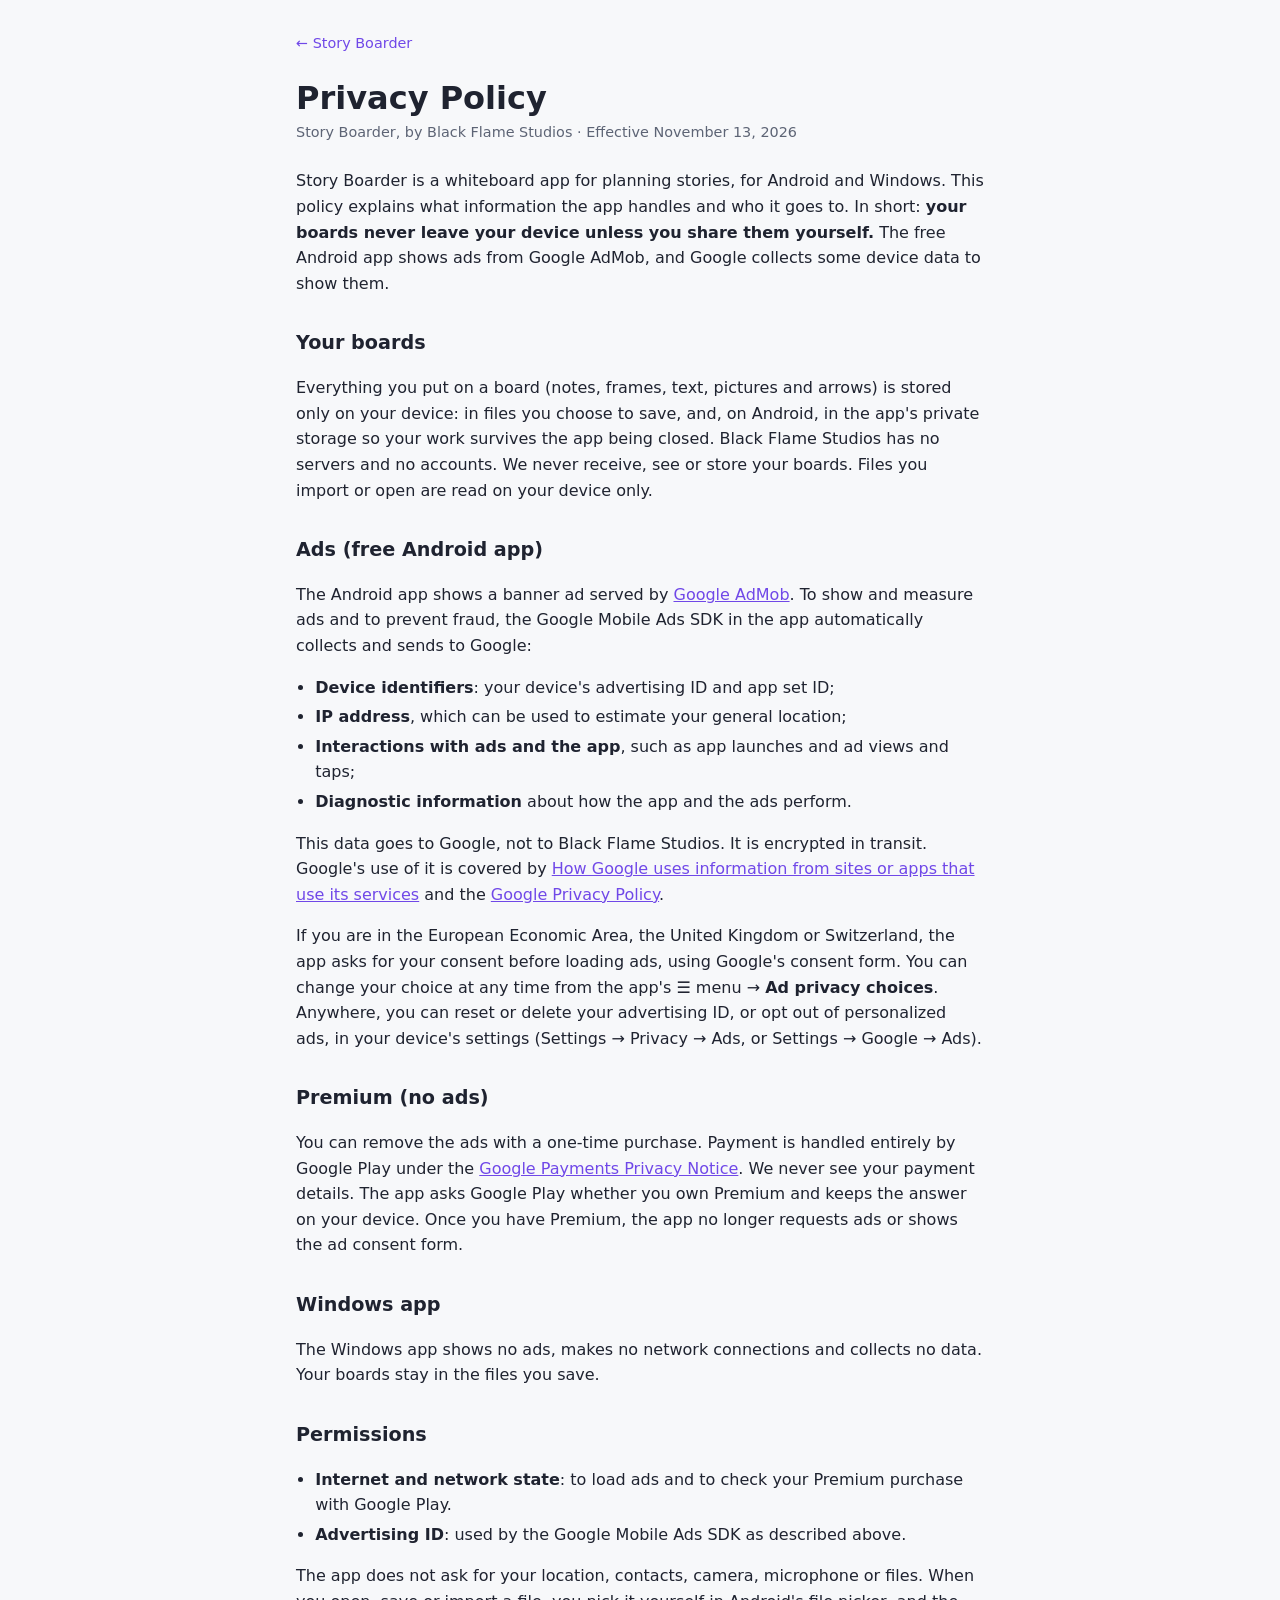
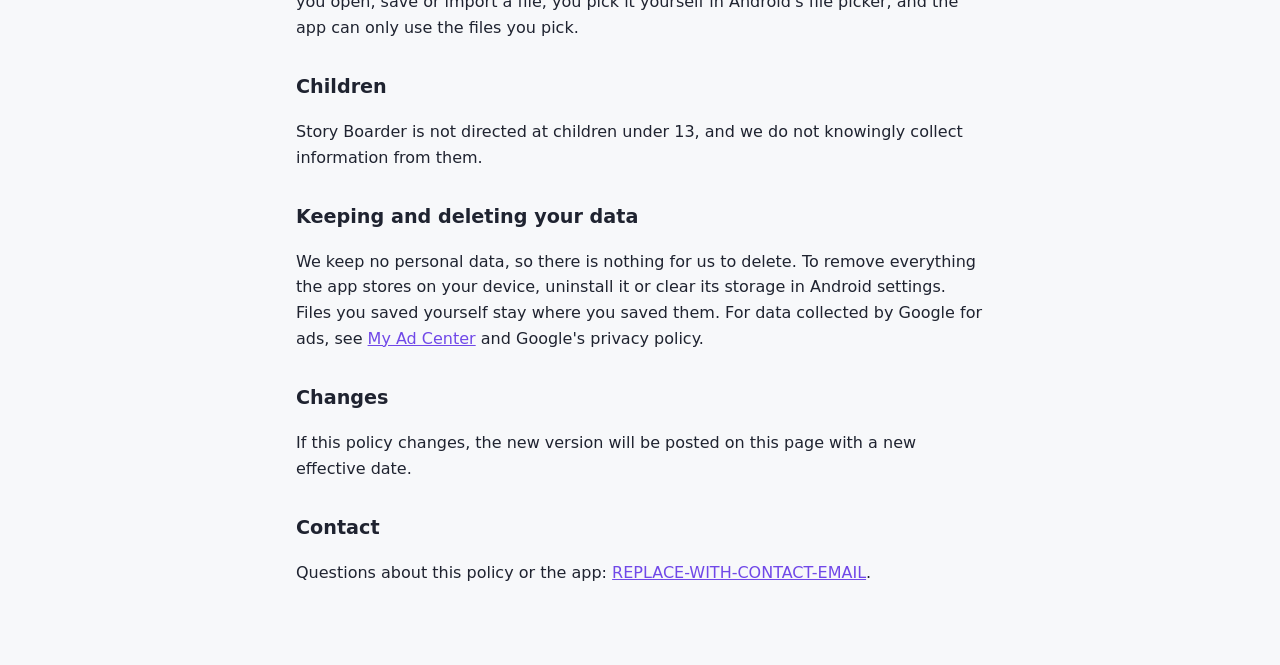
==== docs/privacy-policy.html @ 83e952c0 "Mobile App Update" ====
<!doctype html>
<html lang="en">
<head>
<meta charset="utf-8">
<meta name="viewport" content="width=device-width, initial-scale=1">
<title>Privacy Policy – Story Boarder</title>
<link rel="stylesheet" href="style.css">
</head>
<body>
<main>
<p class="back"><a href="./">← Story Boarder</a></p>
<h1>Privacy Policy</h1>
<p class="meta">Story Boarder, by Black Flame Studios · Effective November 13, 2026</p>

<p>Story Boarder is a whiteboard app for planning stories, for Android and Windows. This policy explains what
information the app handles and who it goes to. In short: <strong>your boards never leave your device unless you
share them yourself.</strong> The free Android app shows ads from Google AdMob, and Google collects some device
data to show them.</p>

<h2>Your boards</h2>
<p>Everything you put on a board (notes, frames, text, pictures and arrows) is stored only on your device: in files
you choose to save, and, on Android, in the app's private storage so your work survives the app being closed. Black
Flame Studios has no servers and no accounts. We never receive, see or store your boards. Files you import or open
are read on your device only.</p>

<h2>Ads (free Android app)</h2>
<p>The Android app shows a banner ad served by <a href="https://admob.google.com/">Google AdMob</a>. To show and
measure ads and to prevent fraud, the Google Mobile Ads SDK in the app automatically collects and sends to Google:</p>
<ul>
<li><strong>Device identifiers</strong>: your device's advertising ID and app set ID;</li>
<li><strong>IP address</strong>, which can be used to estimate your general location;</li>
<li><strong>Interactions with ads and the app</strong>, such as app launches and ad views and taps;</li>
<li><strong>Diagnostic information</strong> about how the app and the ads perform.</li>
</ul>
<p>This data goes to Google, not to Black Flame Studios. It is encrypted in transit. Google's use of it is covered by
<a href="https://policies.google.com/technologies/partner-sites">How Google uses information from sites or apps that
use its services</a> and the <a href="https://policies.google.com/privacy">Google Privacy Policy</a>.</p>
<p>If you are in the European Economic Area, the United Kingdom or Switzerland, the app asks for your consent before
loading ads, using Google's consent form. You can change your choice at any time from the app's ☰ menu → <strong>Ad
privacy choices</strong>. Anywhere, you can reset or delete your advertising ID, or opt out of personalized ads, in
your device's settings (Settings → Privacy → Ads, or Settings → Google → Ads).</p>

<h2>Premium (no ads)</h2>
<p>You can remove the ads with a one-time purchase. Payment is handled entirely by Google Play under the
<a href="https://payments.google.com/payments/apis-secure/u/0/get_legal_document?ldo=0&amp;ldt=privacynotice">Google
Payments Privacy Notice</a>. We never see your payment details. The app asks Google Play whether you own Premium and
keeps the answer on your device. Once you have Premium, the app no longer requests ads or shows the ad consent
form.</p>

<h2>Windows app</h2>
<p>The Windows app shows no ads, makes no network connections and collects no data. Your boards stay in the files
you save.</p>

<h2>Permissions</h2>
<ul>
<li><strong>Internet and network state</strong>: to load ads and to check your Premium purchase with Google Play.</li>
<li><strong>Advertising ID</strong>: used by the Google Mobile Ads SDK as described above.</li>
</ul>
<p>The app does not ask for your location, contacts, camera, microphone or files. When you open, save or import a
file, you pick it yourself in Android's file picker, and the app can only use the files you pick.</p>

<h2>Children</h2>
<p>Story Boarder is not directed at children under 13, and we do not knowingly collect information from them.</p>

<h2>Keeping and deleting your data</h2>
<p>We keep no personal data, so there is nothing for us to delete. To remove everything the app stores on your
device, uninstall it or clear its storage in Android settings. Files you saved yourself stay where you saved them.
For data collected by Google for ads, see <a href="https://myadcenter.google.com/">My Ad Center</a> and Google's
privacy policy.</p>

<h2>Changes</h2>
<p>If this policy changes, the new version will be posted on this page with a new effective date.</p>

<h2>Contact</h2>
<p>Questions about this policy or the app: <a href="mailto:REPLACE-WITH-CONTACT-EMAIL">REPLACE-WITH-CONTACT-EMAIL</a>.</p>
</main>
</body>
</html>
---- docs/style.css ----
:root {
  --bg: #f7f8fa;
  --card: #ffffff;
  --text: #1f2330;
  --muted: #5d6475;
  --accent: #7048e8;
  --line: #e3e5eb;
  color-scheme: light dark;
}
@media (prefers-color-scheme: dark) {
  :root {
    --bg: #15161b;
    --card: #1e2027;
    --text: #e8e9ee;
    --muted: #a3a8b6;
    --accent: #a58cff;
    --line: #2e313b;
  }
}
* { box-sizing: border-box; }
body {
  margin: 0;
  background: var(--bg);
  color: var(--text);
  font: 16px/1.6 system-ui, -apple-system, "Segoe UI", Roboto, sans-serif;
}
main {
  max-width: 720px;
  margin: 0 auto;
  padding: 32px 16px 64px;
}
h1 { font-size: 2rem; line-height: 1.2; margin: 0 0 4px; }
h2 { font-size: 1.2rem; margin: 32px 0 8px; }
a { color: var(--accent); }
.meta, .back { color: var(--muted); font-size: 0.9rem; margin: 0 0 24px; }
.back a { text-decoration: none; }
.hero { display: flex; gap: 16px; align-items: center; margin-bottom: 16px; }
.hero img { width: 72px; height: 72px; border-radius: 18px; }
.card {
  background: var(--card);
  border: 1px solid var(--line);
  border-radius: 12px;
  padding: 16px 20px;
  margin: 16px 0;
}
ul { padding-left: 1.2em; }
li { margin: 4px 0; }
footer { color: var(--muted); font-size: 0.9rem; margin-top: 48px; }
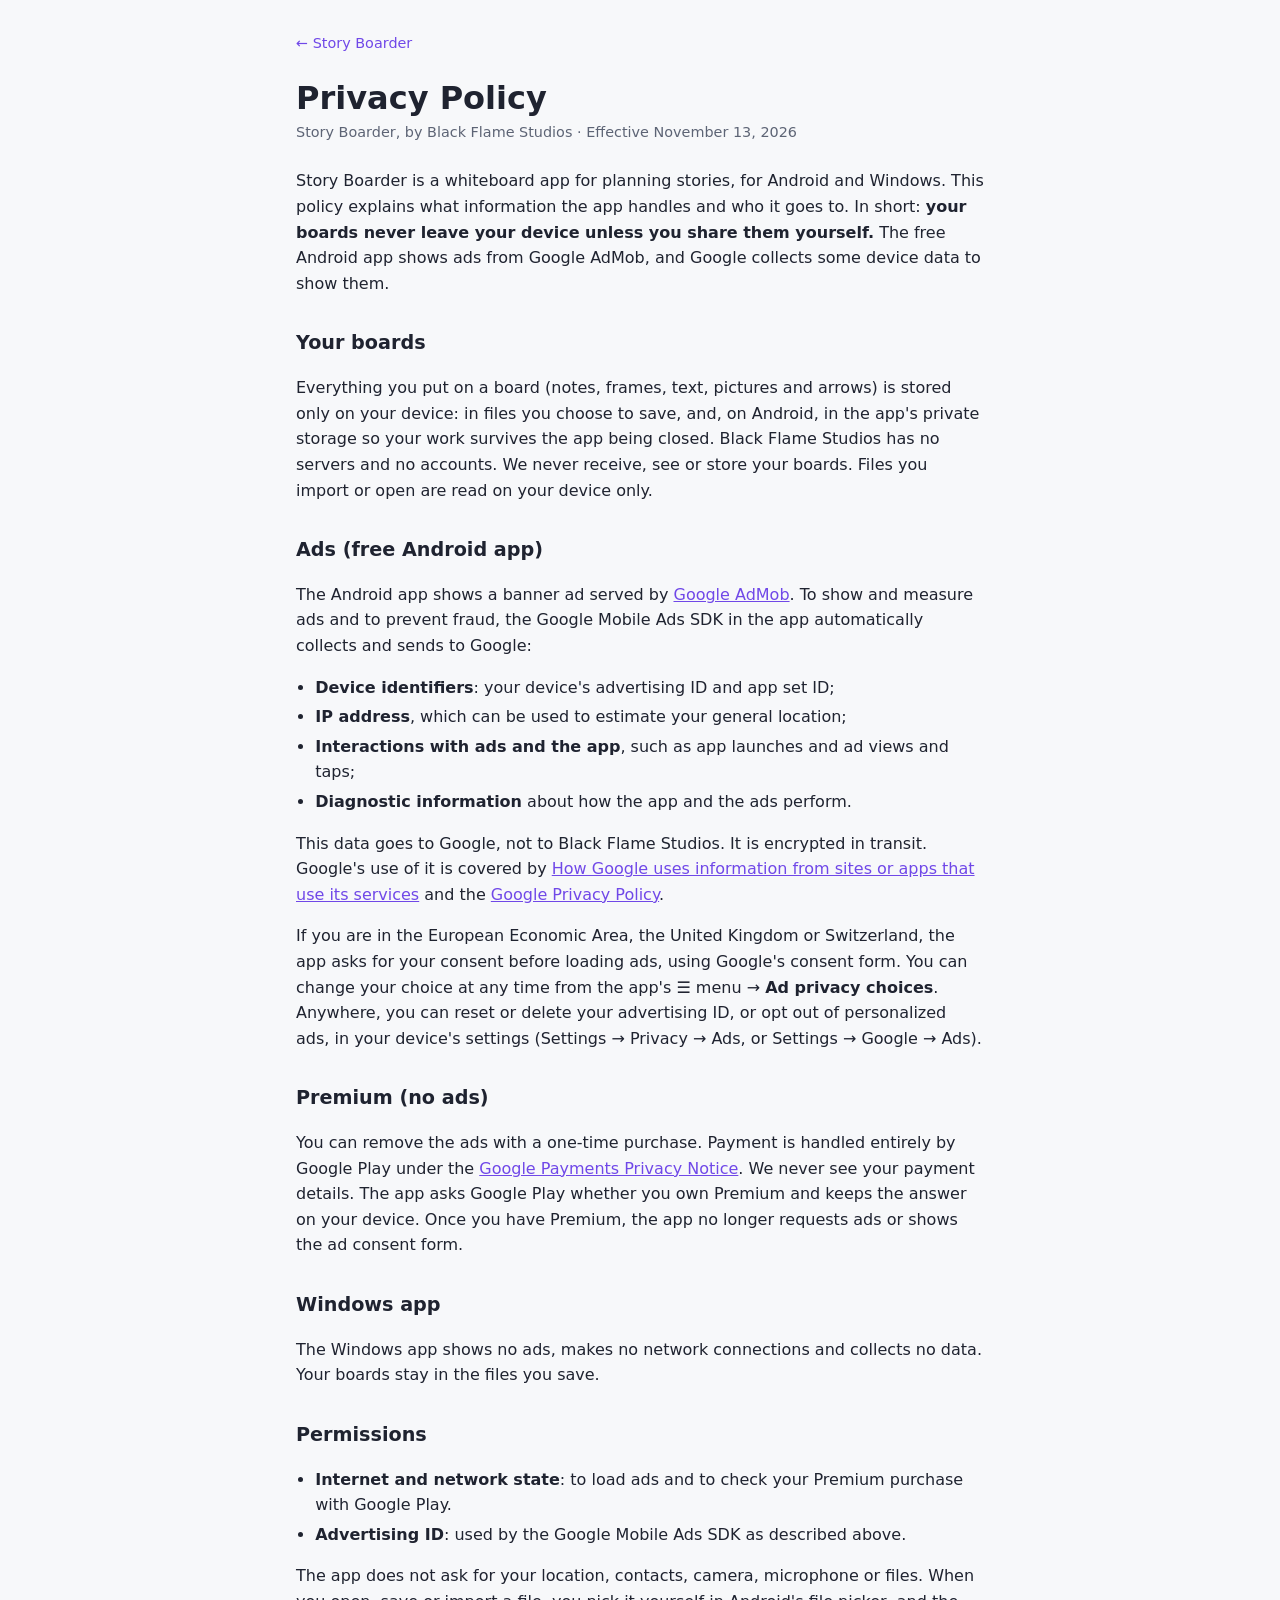
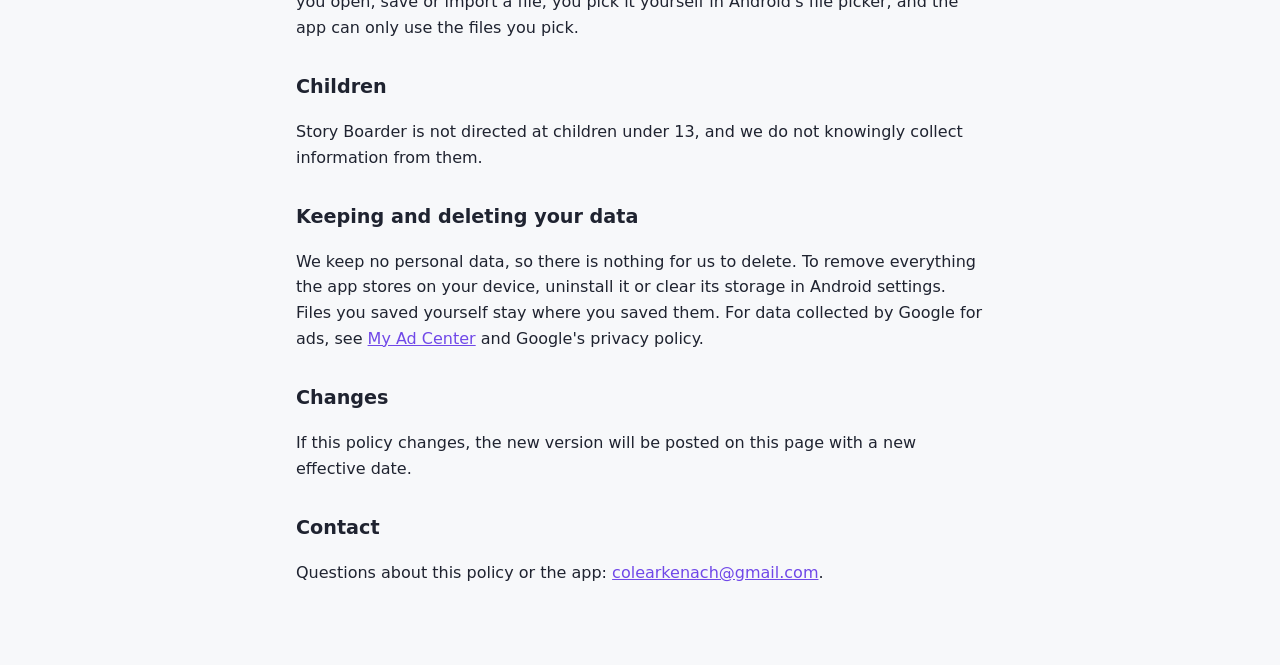
==== commit 53407bfa: "Update privacy-policy.html" ====
--- a/docs/privacy-policy.html
+++ b/docs/privacy-policy.html
@@ -72,7 +72,7 @@
 <p>If this policy changes, the new version will be posted on this page with a new effective date.</p>
 
 <h2>Contact</h2>
-<p>Questions about this policy or the app: <a href="mailto:REPLACE-WITH-CONTACT-EMAIL">REPLACE-WITH-CONTACT-EMAIL</a>.</p>
+<p>Questions about this policy or the app: <a href="mailto:colearkenach@gmail.com">colearkenach@gmail.com</a>.</p>
 </main>
 </body>
 </html>
